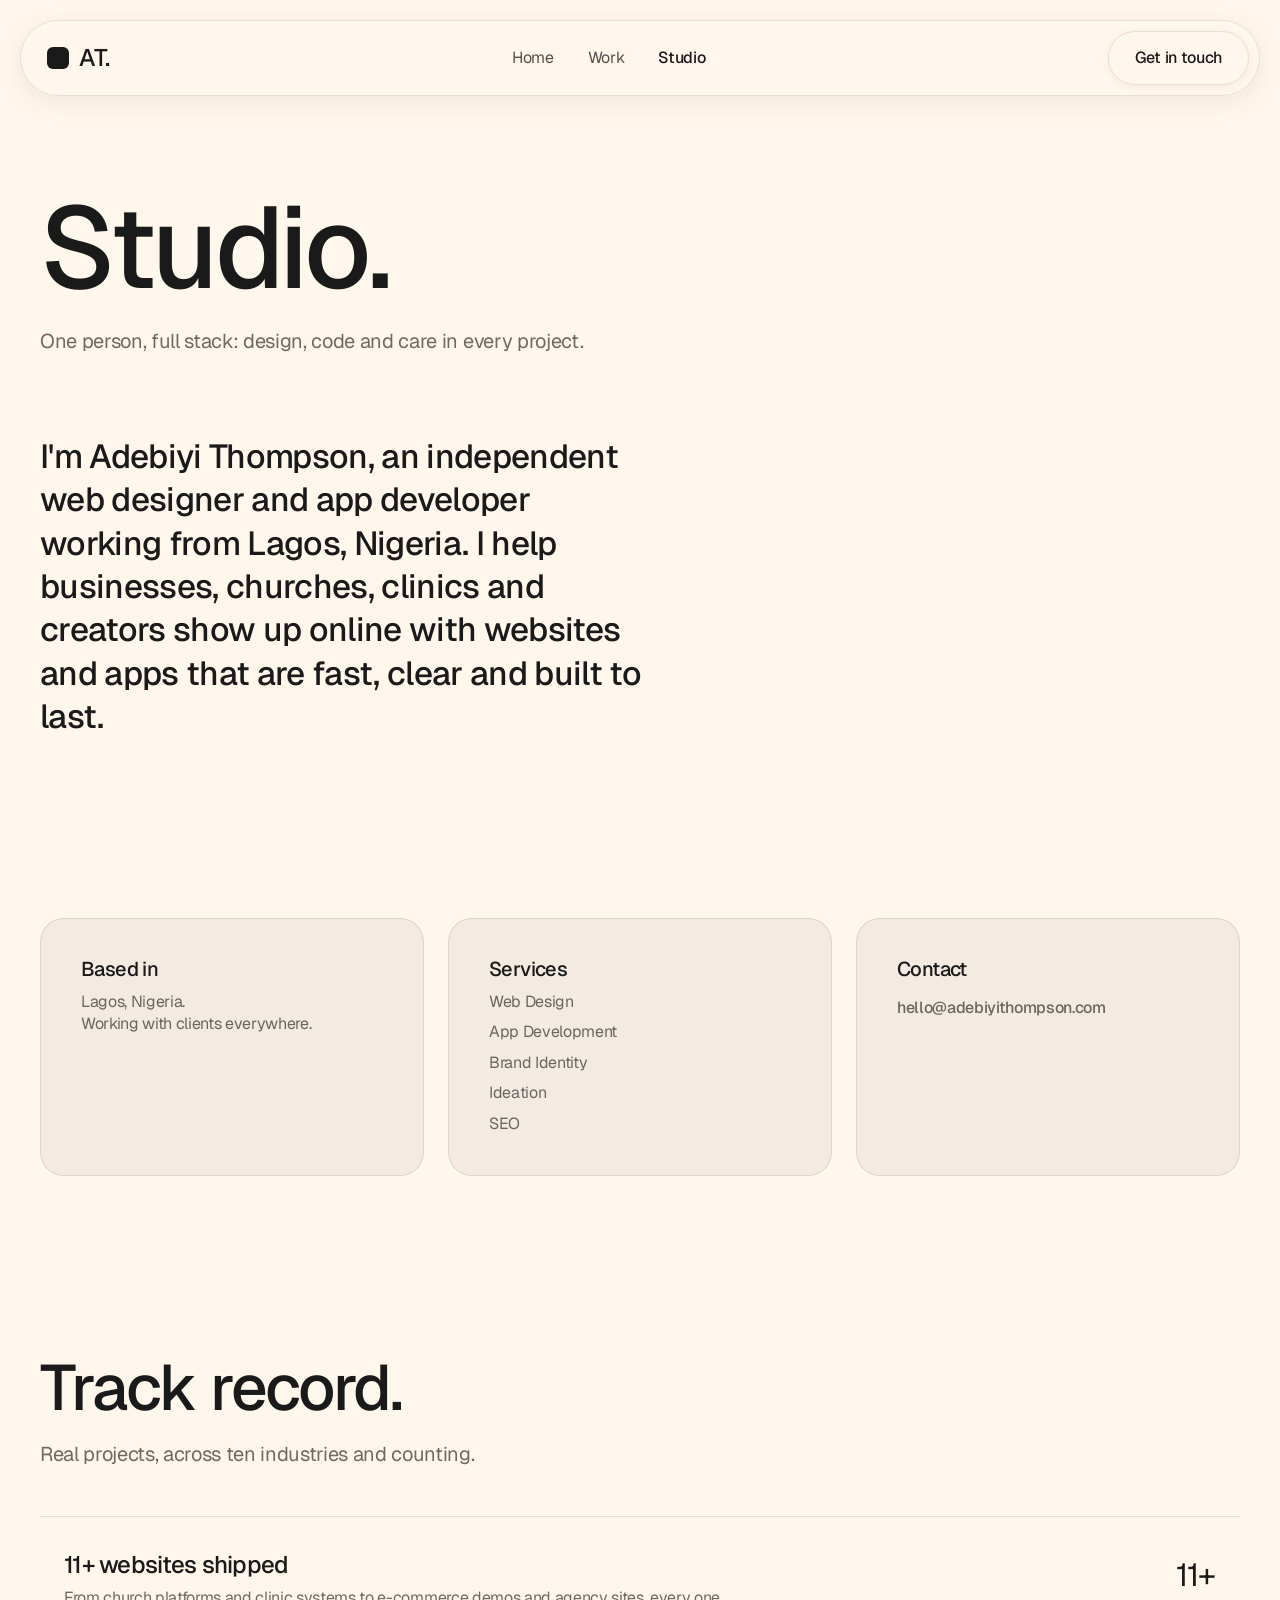
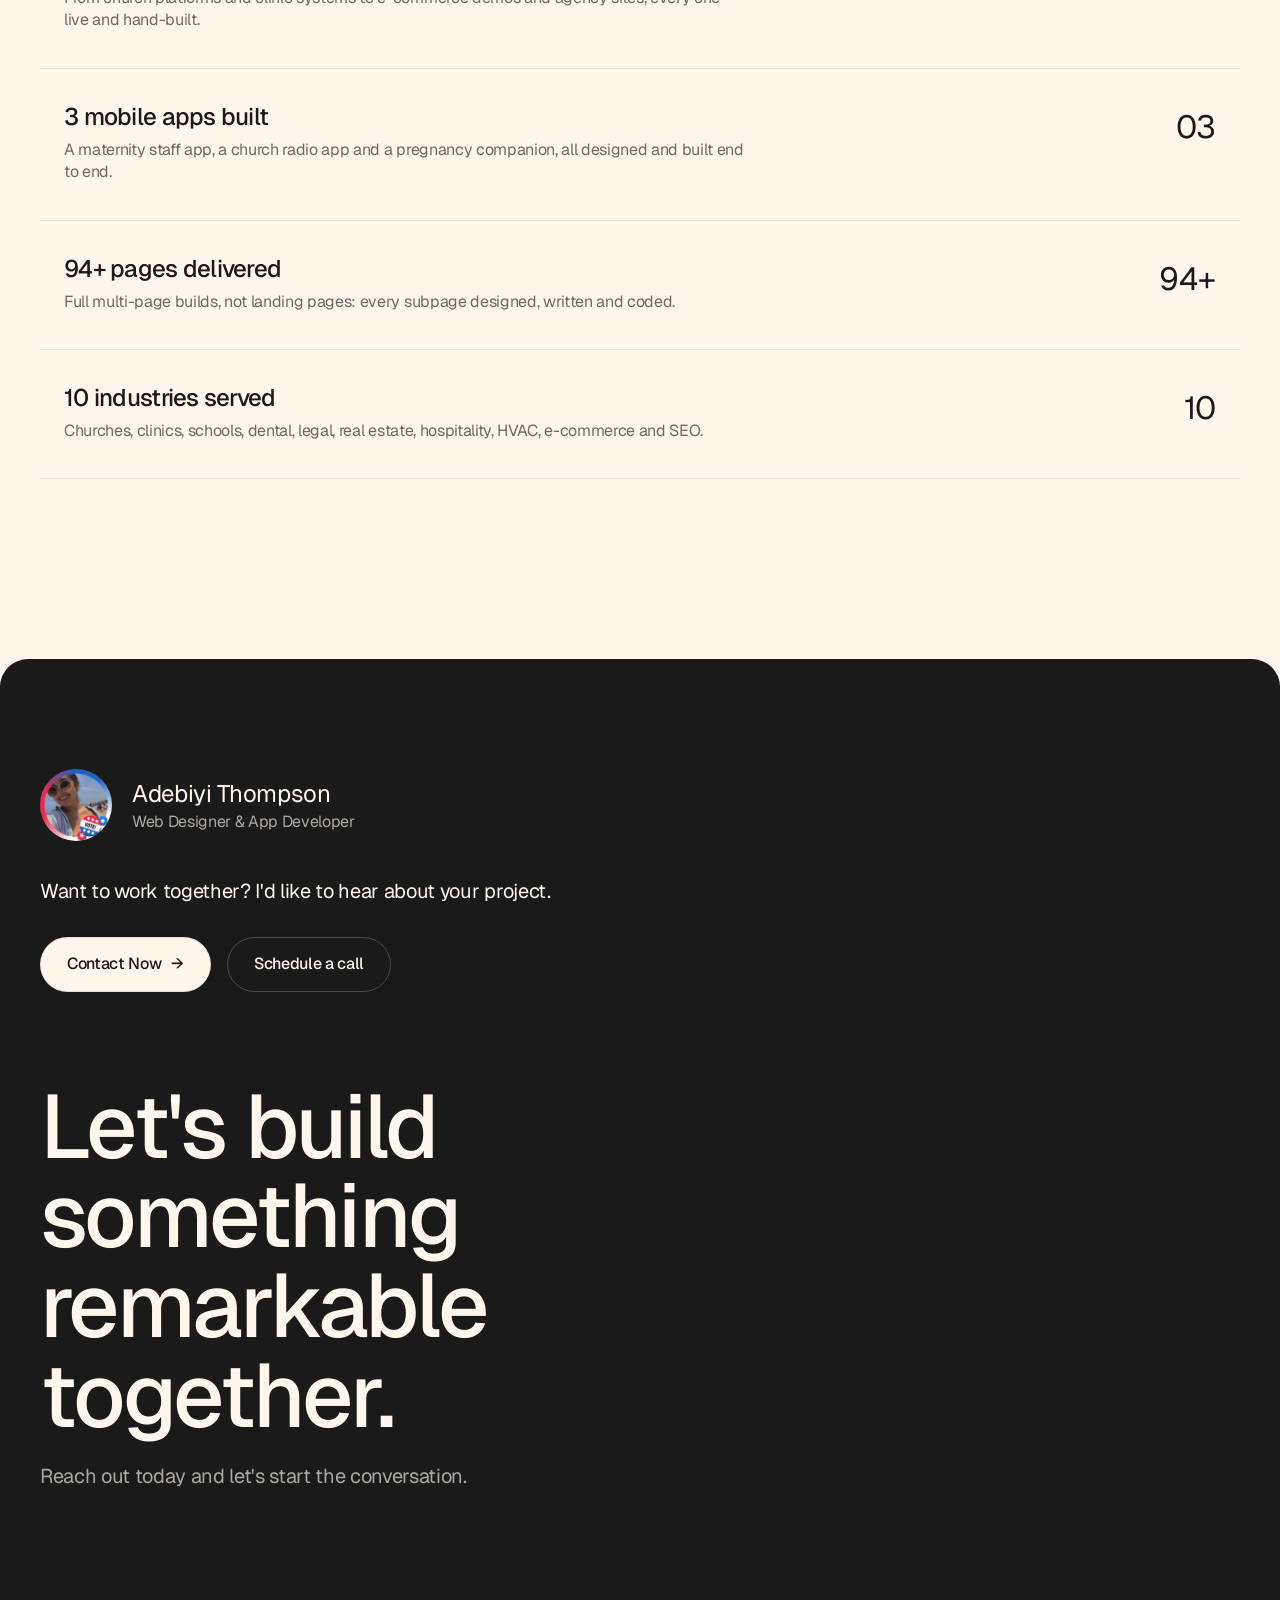
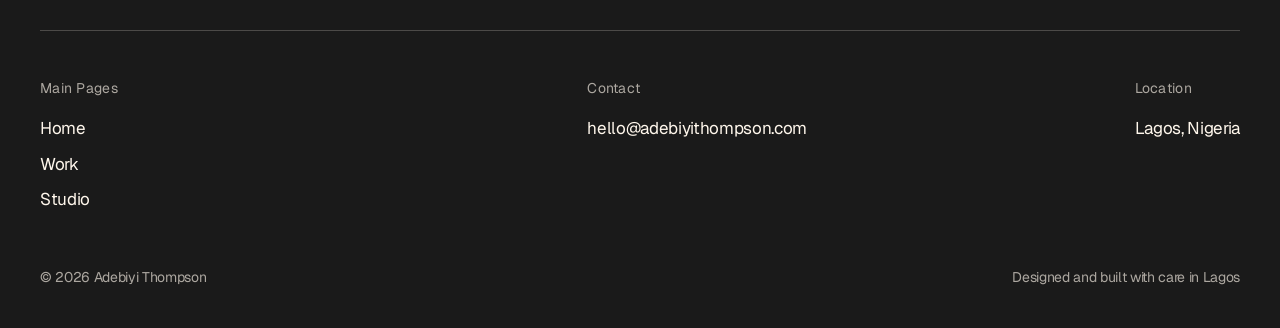
==== studio.html @ 194bc193 "Port new portfolio build: Sameera-style mobile-first redesign Replaces the cinematic single-page bui" ====
<!DOCTYPE html>
<html lang="en">
<head>
<meta charset="UTF-8">
<meta name="viewport" content="width=device-width, initial-scale=1.0">
<title>Studio: Adebiyi Thompson</title>
<meta name="description" content="About Adebiyi Thompson: independent web designer and app developer in Lagos, Nigeria.">
<link rel="preconnect" href="https://fonts.googleapis.com">
<link rel="preconnect" href="https://fonts.gstatic.com" crossorigin>
<link href="https://fonts.googleapis.com/css2?family=Geist:wght@100..900&display=swap" rel="stylesheet">
<link rel="stylesheet" href="assets/css/style.css">
<link rel="icon" href="assets/img/portrait.jpg">
</head>
<body>

<nav class="nav" aria-label="Main navigation">
  <a class="brand" href="index.html" aria-label="Adebiyi Thompson home"><span class="brand-mark"></span>AT.</a>
  <ul class="nav-links">
    <li><a href="index.html">Home</a></li>
    <li><a href="works.html">Work</a></li>
    <li><a href="studio.html" class="active">Studio</a></li>
  </ul>
  <a class="btn" href="mailto:hello@adebiyithompson.com">Get in touch</a>
  <button class="burger" id="burger" aria-label="Open menu" aria-expanded="false"><span></span><span></span><span></span></button>
</nav>
<div class="mobile-menu" id="mobileMenu">
  <a href="index.html">Home</a>
  <a href="works.html">Work</a>
  <a href="studio.html">Studio</a>
  <a class="btn" href="mailto:hello@adebiyithompson.com">Get in touch</a>
</div>

<header class="page-hero">
  <div class="wrap">
    <h1>Studio.</h1>
    <p class="sec-sub">One person, full stack: design, code and care in every project.</p>
  </div>
</header>

<section style="padding-top:40px" aria-label="Bio">
  <div class="wrap">
    <p class="bio-lead reveal">I'm Adebiyi Thompson, an independent web designer and app developer working from Lagos, Nigeria. I help businesses, churches, clinics and creators show up online with websites and apps that are fast, clear and built to last.</p>
  </div>
</section>

<section aria-label="Quick facts" style="padding-top:40px">
  <div class="wrap facts">
    <div class="card fact reveal">
      <h3>Based in</h3>
      <p>Lagos, Nigeria.<br>Working with clients everywhere.</p>
    </div>
    <div class="card fact reveal" data-delay="80">
      <h3>Services</h3>
      <ul><li>Web Design</li><li>App Development</li><li>Brand Identity</li><li>Ideation</li><li>SEO</li></ul>
    </div>
    <div class="card fact reveal" data-delay="160">
      <h3>Contact</h3>
      <p><a class="arch-link" href="mailto:hello@adebiyithompson.com">hello@adebiyithompson.com</a></p>
    </div>
  </div>
</section>

<section aria-label="Track record" style="padding-top:40px">
  <div class="wrap">
    <div class="reveal" style="margin-bottom:48px">
      <h2 class="sec-head" style="font-size:clamp(40px,5vw,64px)">Track record.</h2>
      <p class="sec-sub">Real projects, across ten industries and counting.</p>
    </div>
    <div class="reveal">
      <div class="prow"><div><h3>11+ websites shipped</h3><p>From church platforms and clinic systems to e-commerce demos and agency sites, every one live and hand-built.</p></div><span class="num">11+</span></div>
      <div class="prow"><div><h3>3 mobile apps built</h3><p>A maternity staff app, a church radio app and a pregnancy companion, all designed and built end to end.</p></div><span class="num">03</span></div>
      <div class="prow"><div><h3>94+ pages delivered</h3><p>Full multi-page builds, not landing pages: every subpage designed, written and coded.</p></div><span class="num">94+</span></div>
      <div class="prow"><div><h3>10 industries served</h3><p>Churches, clinics, schools, dental, legal, real estate, hospitality, HVAC, e-commerce and SEO.</p></div><span class="num">10</span></div>
    </div>
  </div>
</section>

<section class="cta-section" aria-label="Contact">
  <div class="cta">
    <div class="wrap">
      <div class="cta-top reveal">
        <img class="avatar" src="assets/img/portrait.jpg" alt="Adebiyi Thompson">
        <div><div class="cta-name">Adebiyi Thompson</div><div class="cta-role">Web Designer &amp; App Developer</div></div>
      </div>
      <p class="cta-pitch reveal">Want to work together? I'd like to hear about your project.</p>
      <div class="cta-btns reveal">
        <a class="btn btn-solid" href="mailto:hello@adebiyithompson.com">Contact Now <span>→</span></a>
        <a class="btn btn-outline" href="mailto:hello@adebiyithompson.com?subject=Schedule%20a%20call">Schedule a call</a>
      </div>
      <h2 class="reveal">Let's build something remarkable together.</h2>
      <p class="cta-sub reveal">Reach out today and let's start the conversation.</p>
    </div>
    <footer>
      <div class="wrap">
        <div class="foot-grid">
          <div><div class="foot-label">Main Pages</div><ul class="foot-links"><li><a href="index.html">Home</a></li><li><a href="works.html">Work</a></li><li><a href="studio.html">Studio</a></li></ul></div>
          <div><div class="foot-label">Contact</div><a class="foot-mail" href="mailto:hello@adebiyithompson.com">hello@adebiyithompson.com</a></div>
          <div><div class="foot-label">Location</div><p style="font-size:17px">Lagos, Nigeria</p></div>
        </div>
        <div class="foot-base"><span>© <span id="year">2026</span> Adebiyi Thompson</span><span>Designed and built with care in Lagos</span></div>
      </div>
    </footer>
  </div>
</section>

<script src="assets/js/main.js"></script>
</body>
</html>
---- assets/css/style.css ----
/* ============================================================
   Adebiyi Thompson - Portfolio
   Clean-room build. Design language studied from the Sameera
   Webflow template (warm cream, Geist type, pill nav, bento
   cards); all code below is original.
   ============================================================ */
:root{
  --bg:#FFF7EC;
  --card:#F3EBE1;
  --ink:#1A1A1A;
  --muted:rgba(26,26,26,.64);
  --line:rgba(26,26,26,.10);
  --dark:#1A1A1A;
  --cream:#FFF7EC;
  --cream-dim:rgba(255,247,236,.64);
  --line-dark:rgba(255,247,236,.22);
  --font:'Geist','Inter',system-ui,-apple-system,'Segoe UI',Roboto,sans-serif;
  --r-lg:24px; --r-pill:999px;
  --ease:cubic-bezier(.22,.61,.36,1);
}
*{margin:0;padding:0;box-sizing:border-box}
html{scroll-behavior:smooth}
html,body{overflow-x:clip}
body{
  font-family:var(--font);background:var(--bg);color:var(--ink);
  font-size:16px;line-height:1.4;letter-spacing:-.33px;
  -webkit-font-smoothing:antialiased;
}
img{max-width:100%;display:block}
a{color:inherit;text-decoration:none}
::selection{background:var(--ink);color:var(--cream)}

.wrap{max-width:1360px;margin:0 auto;padding:0 40px}
section{padding:140px 0}
h1,h2,h3{font-weight:500;letter-spacing:-.03em;line-height:1}
.sec-head{font-size:clamp(48px,7vw,96px);margin-bottom:20px}
.sec-sub{font-size:20px;color:var(--muted);max-width:52ch}

/* ---------- reveal animation ---------- */
.reveal{opacity:0;transform:translateY(28px);transition:opacity .8s var(--ease),transform .8s var(--ease)}
.reveal.in{opacity:1;transform:none}
@media(prefers-reduced-motion:reduce){
  .reveal{opacity:1;transform:none;transition:none}
  html{scroll-behavior:auto}
  .marquee-track{animation:none!important}
}

/* ---------- nav ---------- */
.nav{
  position:fixed;top:20px;left:20px;right:20px;z-index:100;
  display:flex;align-items:center;justify-content:space-between;gap:16px;
  background:rgba(255,247,236,.82);backdrop-filter:blur(16px);-webkit-backdrop-filter:blur(16px);
  border:1px solid var(--line);border-radius:var(--r-pill);
  padding:10px 10px 10px 26px;
  box-shadow:0 6px 28px rgba(26,26,26,.07);
}
.brand{display:flex;align-items:center;gap:10px;font-size:24px;font-weight:500;letter-spacing:-.02em}
.brand-mark{width:22px;height:22px;border-radius:6px;background:var(--ink);flex:none}
.nav-links{display:flex;gap:34px;list-style:none}
.nav-links a{font-size:16px;color:var(--ink);opacity:.75;transition:opacity .25s}
.nav-links a:hover{opacity:1}
.nav-links a.active{font-weight:500;opacity:1}
.btn{
  display:inline-flex;align-items:center;gap:10px;
  background:var(--bg);color:var(--ink);border:1px solid var(--line);
  border-radius:var(--r-pill);padding:15px 26px;font-size:16px;font-weight:500;
  font-family:var(--font);cursor:pointer;white-space:nowrap;
  box-shadow:0 2px 10px rgba(26,26,26,.06);
  transition:transform .3s var(--ease),box-shadow .3s var(--ease),background .3s;
}
.btn:hover{transform:translateY(-2px);box-shadow:0 8px 22px rgba(26,26,26,.12)}
.btn-solid{background:var(--cream);color:var(--ink)}
.btn-outline{background:transparent;color:var(--cream);border-color:var(--line-dark)}
.burger{display:none;background:none;border:0;cursor:pointer;padding:12px}
.burger span{display:block;width:26px;height:2px;background:var(--ink);margin:6px 0;border-radius:2px;transition:transform .3s var(--ease),opacity .3s}
.mobile-menu{display:none}

/* ---------- hero ---------- */
.hero{min-height:100svh;display:flex;align-items:center;padding:150px 0 70px}
.hero-grid{display:grid;grid-template-columns:1fr 380px;gap:48px;align-items:center;width:100%}
.hero h1{font-size:clamp(60px,9vw,128px)}
.hero h1 .amp{font-weight:400}
.hero-photo{
  border-radius:var(--r-lg);overflow:hidden;aspect-ratio:4/5;position:relative;
  background:linear-gradient(150deg,#2a2a2a,#101010 70%);
  display:flex;align-items:flex-end;justify-content:center;
}
.hero-photo::before{
  content:'';position:absolute;inset:0;
  background:
    radial-gradient(420px 300px at 80% 15%,rgba(255,247,236,.14),transparent 60%),
    radial-gradient(500px 380px at 15% 90%,rgba(255,247,236,.08),transparent 60%);
}
.hero-photo .mono{
  position:relative;font-size:150px;font-weight:500;color:var(--cream);opacity:.9;
  letter-spacing:-.05em;line-height:1;padding-bottom:40px;
}
.hero-intro{grid-column:2;text-align:right;font-size:20px;color:var(--ink);max-width:340px;justify-self:end}
/* load animation */
.hero h1,.hero-photo,.hero-intro{opacity:0;transform:translateY(34px);transition:opacity .9s var(--ease),transform .9s var(--ease)}
body.loaded .hero h1{opacity:1;transform:none;transition-delay:.05s}
body.loaded .hero-photo{opacity:1;transform:none;transition-delay:.18s}
body.loaded .hero-intro{opacity:1;transform:none;transition-delay:.32s}
@media(prefers-reduced-motion:reduce){
  .hero h1,.hero-photo,.hero-intro{opacity:1;transform:none;transition:none}
}

/* ---------- logo marquee ---------- */
.strip{padding:0 0 40px;overflow:hidden}
.marquee{overflow:hidden;-webkit-mask-image:linear-gradient(90deg,transparent,#000 8%,#000 92%,transparent);mask-image:linear-gradient(90deg,transparent,#000 8%,#000 92%,transparent)}
.marquee-track{display:flex;gap:16px;width:max-content;animation:marquee 32s linear infinite}
.marquee:hover .marquee-track{animation-play-state:paused}
@keyframes marquee{to{transform:translateX(-50%)}}
.logo-pill{
  border:1px solid var(--line);border-radius:var(--r-pill);padding:16px 30px;
  font-size:17px;font-weight:500;white-space:nowrap;color:var(--ink);background:transparent;
  display:flex;align-items:center;gap:10px;
}
.logo-pill i{width:8px;height:8px;border-radius:50%;background:var(--ink);opacity:.35;flex:none}

/* ---------- about bento ---------- */
.bento{display:grid;grid-template-columns:1.25fr 1fr 1fr;gap:24px}
.card{
  background:var(--card);border:1px solid var(--line);border-radius:var(--r-lg);
  padding:40px;transition:transform .35s var(--ease),box-shadow .35s var(--ease);
}
.card:hover{transform:translateY(-4px);box-shadow:0 14px 34px rgba(26,26,26,.10)}
.about-dark{
  grid-row:span 2;background:var(--dark);color:var(--cream);border:0;
  display:flex;flex-direction:column;justify-content:space-between;
  min-height:560px;position:relative;overflow:hidden;padding:48px;
}
.about-dark::after{
  content:'AT';position:absolute;right:-24px;bottom:-56px;font-size:270px;font-weight:500;
  letter-spacing:-.06em;color:rgba(255,247,236,.05);line-height:1;pointer-events:none;
}
.about-dark h2{font-size:clamp(48px,6vw,88px);color:var(--cream);position:relative;z-index:1}
.read-more{display:inline-flex;align-items:center;gap:12px;color:var(--cream);font-size:18px;position:relative;z-index:1}
.read-more .arr{transition:transform .3s var(--ease)}
.read-more:hover .arr{transform:translate(4px,4px)}
.about-name{font-size:40px;margin-bottom:16px}
.about-bio{color:var(--muted);font-size:16px}
.stat-num{font-size:48px;margin-bottom:10px}
.stat-label{font-size:16px;color:var(--muted)}

/* ---------- services ---------- */
.services-layout{display:grid;grid-template-columns:1fr 2fr;gap:60px;align-items:start}
.svc-grid{display:grid;grid-template-columns:1fr 1fr;gap:24px}
.svc-icon{width:40px;height:40px;margin-bottom:26px;color:var(--ink)}
.svc-icon svg{width:100%;height:100%}
.svc-title{font-size:32px;margin-bottom:14px}
.svc-desc{color:var(--muted);font-size:16px}
.svc-wide{grid-column:span 2}

/* ---------- apps ---------- */
.apps-grid{display:grid;grid-template-columns:repeat(3,1fr);gap:24px;margin-top:56px}
.app-card{display:flex;flex-direction:column}
.app-icon{
  width:64px;height:64px;border-radius:18px;background:var(--ink);color:var(--cream);
  display:flex;align-items:center;justify-content:center;margin-bottom:26px;flex:none;
}
.app-icon svg{width:30px;height:30px}
.app-name{font-size:32px;margin-bottom:14px}
.app-desc{color:var(--muted);font-size:16px;margin-bottom:22px;flex:1}
.stack{display:flex;flex-wrap:wrap;gap:8px}
.stack span{border:1px solid var(--line);border-radius:var(--r-pill);padding:7px 14px;font-size:13px;color:var(--ink)}

/* ---------- process rows ---------- */
.prow{
  display:grid;grid-template-columns:1fr auto;gap:32px;align-items:start;
  padding:36px 24px;border-top:1px solid var(--line);
}
.prow:last-child{border-bottom:1px solid var(--line)}
.prow h3{font-size:24px;margin-bottom:10px}
.prow p{color:var(--muted);max-width:62ch}
.prow .num{font-size:32px;color:var(--ink);white-space:nowrap}

/* ---------- work ---------- */
.work-head{display:flex;align-items:flex-end;justify-content:space-between;gap:24px;margin-bottom:48px}
.arrow-btn{
  width:72px;height:72px;flex:none;border-radius:50%;border:1px solid var(--line);
  background:transparent;color:var(--ink);font-size:26px;cursor:pointer;
  display:flex;align-items:center;justify-content:center;
  transition:background .3s,color .3s,transform .3s var(--ease);
}
.arrow-btn:hover{background:var(--ink);color:var(--cream);transform:translateX(4px)}
.carousel{display:flex;gap:24px;overflow-x:auto;scroll-snap-type:x mandatory;padding-bottom:12px;scrollbar-width:none}
.carousel::-webkit-scrollbar{display:none}
.work-card{flex:0 0 min(620px,84%);scroll-snap-align:start}
.work-visual{
  border-radius:var(--r-lg);aspect-ratio:4/3;position:relative;overflow:hidden;
  display:flex;align-items:center;justify-content:center;margin-bottom:20px;
  border:1px solid var(--line);
}
.work-visual .wi{font-size:120px;font-weight:500;letter-spacing:-.05em;color:rgba(255,247,236,.92)}
.work-visual .wt{position:absolute;left:24px;bottom:20px;font-size:14px;color:rgba(255,247,236,.85);border:1px solid rgba(255,247,236,.35);border-radius:var(--r-pill);padding:6px 14px}
.work-title{font-size:24px;margin-bottom:8px}
.work-desc{color:var(--muted);font-size:16px;max-width:52ch}
.work-card a{display:block}
.work-card a:hover .work-visual{transform:translateY(-4px)}
.work-visual{transition:transform .35s var(--ease)}
.center{margin-top:56px;display:flex;justify-content:center}

/* ---------- statement ---------- */
.statement{padding:120px 0}
.statement p{font-size:clamp(28px,3.4vw,40px);font-weight:500;text-align:center;max-width:960px;margin:0 auto;letter-spacing:-.02em;line-height:1.25}

/* ---------- CTA (dark) ---------- */
.cta-section{background:var(--bg);padding:0 0 0}
.cta{
  background:var(--dark);color:var(--cream);
  border-radius:28px 28px 0 0;padding:110px 0 0;margin-top:40px;
}
.cta-top{display:flex;align-items:center;gap:20px;margin-bottom:36px}
.avatar{width:72px;height:72px;border-radius:50%;object-fit:cover;flex:none;background:var(--card)}
.cta-name{font-size:24px}
.cta-role{color:var(--cream-dim);font-size:16px}
.cta-pitch{font-size:20px;max-width:56ch;margin-bottom:32px}
.cta-btns{display:flex;gap:16px;flex-wrap:wrap;margin-bottom:90px}
.cta h2{font-size:clamp(48px,7vw,96px);color:var(--cream);max-width:12ch}
.cta-sub{color:var(--cream-dim);font-size:20px;margin-top:22px}

/* ---------- footer ---------- */
footer{background:var(--dark);color:var(--cream);padding:70px 0 40px}
.foot-grid{
  display:grid;grid-template-columns:1fr 1fr auto;gap:48px;
  padding-top:48px;border-top:1px solid var(--line-dark);margin-top:70px;
}
.foot-label{color:var(--cream-dim);font-size:14px;margin-bottom:18px;letter-spacing:.02em}
.foot-links{list-style:none;display:flex;flex-direction:column;gap:12px}
.foot-links a{font-size:17px;color:var(--cream)}
.foot-links a:hover{text-decoration:underline;text-underline-offset:4px}
.foot-mail{font-size:17px;color:var(--cream)}
.foot-base{display:flex;justify-content:space-between;gap:16px;flex-wrap:wrap;margin-top:56px;color:var(--cream-dim);font-size:14px}

/* ---------- page hero (works/studio) ---------- */
.page-hero{padding:190px 0 40px}
.page-hero h1{font-size:clamp(60px,9vw,128px)}
.page-hero .sec-sub{margin-top:22px}

/* ---------- archive grid ---------- */
.arch-grid{display:grid;grid-template-columns:1fr 1fr;gap:24px}
.arch-card{background:var(--card);border:1px solid var(--line);border-radius:var(--r-lg);padding:36px;display:flex;flex-direction:column;gap:14px;transition:transform .35s var(--ease),box-shadow .35s var(--ease)}
.arch-card:hover{transform:translateY(-4px);box-shadow:0 14px 34px rgba(26,26,26,.10)}
.arch-top{display:flex;justify-content:space-between;align-items:center;gap:12px}
.arch-name{font-size:28px}
.tag{font-size:13px;border:1px solid var(--line);border-radius:var(--r-pill);padding:6px 14px;color:var(--muted);white-space:nowrap}
.arch-desc{color:var(--muted)}
.arch-link{font-weight:500;display:inline-flex;align-items:center;gap:8px;margin-top:6px}
.arch-link:hover{text-decoration:underline;text-underline-offset:4px}

/* ---------- studio ---------- */
.facts{display:grid;grid-template-columns:repeat(3,1fr);gap:24px}
.fact h3{font-size:20px;margin-bottom:12px}
.fact p,.fact li{color:var(--muted);font-size:16px}
.fact ul{list-style:none;display:flex;flex-direction:column;gap:8px}
.bio-lead{font-size:clamp(24px,2.6vw,34px);font-weight:500;letter-spacing:-.02em;line-height:1.3;max-width:28ch}

/* ---------- responsive ---------- */
@media(max-width:1024px){
  .hero-grid{grid-template-columns:1fr 300px}
  .bento{grid-template-columns:1fr 1fr}
  .about-dark{grid-row:span 2;min-height:480px}
  .apps-grid{grid-template-columns:1fr 1fr}
  .services-layout{grid-template-columns:1fr;gap:40px}
}
@media(max-width:768px){
  .wrap{padding:0 20px}
  section{padding:90px 0}
  .nav{top:12px;left:12px;right:12px;padding:8px 8px 8px 20px}
  .nav-links,.nav .btn{display:none}
  .burger{display:block}
  .mobile-menu{
    display:block;position:fixed;top:86px;left:12px;right:12px;z-index:99;
    background:var(--bg);border:1px solid var(--line);border-radius:24px;
    padding:12px;box-shadow:0 18px 44px rgba(26,26,26,.14);
    opacity:0;transform:translateY(-12px);pointer-events:none;
    transition:opacity .3s var(--ease),transform .3s var(--ease);
  }
  .mobile-menu.open{opacity:1;transform:none;pointer-events:auto}
  .mobile-menu a{display:block;padding:16px 18px;font-size:20px;font-weight:500;border-radius:14px}
  .mobile-menu a:hover{background:var(--card)}
  .mobile-menu .btn{display:inline-flex;margin:8px 12px 12px}
  .burger.open span:nth-child(1){transform:translateY(8px) rotate(45deg)}
  .burger.open span:nth-child(2){opacity:0}
  .burger.open span:nth-child(3){transform:translateY(-8px) rotate(-45deg)}
  .hero{padding-top:130px;min-height:100svh}
  .hero-grid{grid-template-columns:1fr;text-align:center;gap:36px}
  .hero-intro{grid-column:1;text-align:center;justify-self:center}
  .hero-photo{max-width:420px;margin:0 auto;width:100%}
  .bento{grid-template-columns:1fr}
  .about-dark{grid-row:auto;min-height:420px;padding:36px}
  .sec-head-row{text-align:right}
  .services-layout{grid-template-columns:1fr}
  .svc-grid{grid-template-columns:1fr}
  .svc-wide{grid-column:auto}
  .apps-grid{grid-template-columns:1fr}
  .prow{grid-template-columns:1fr;gap:12px}
  .work-card{flex-basis:86%}
  .arch-grid{grid-template-columns:1fr}
  .facts{grid-template-columns:1fr}
  .cta{padding:80px 0 0;border-radius:22px 22px 0 0}
  .foot-grid{grid-template-columns:1fr 1fr}
  .statement{padding:90px 0}
}
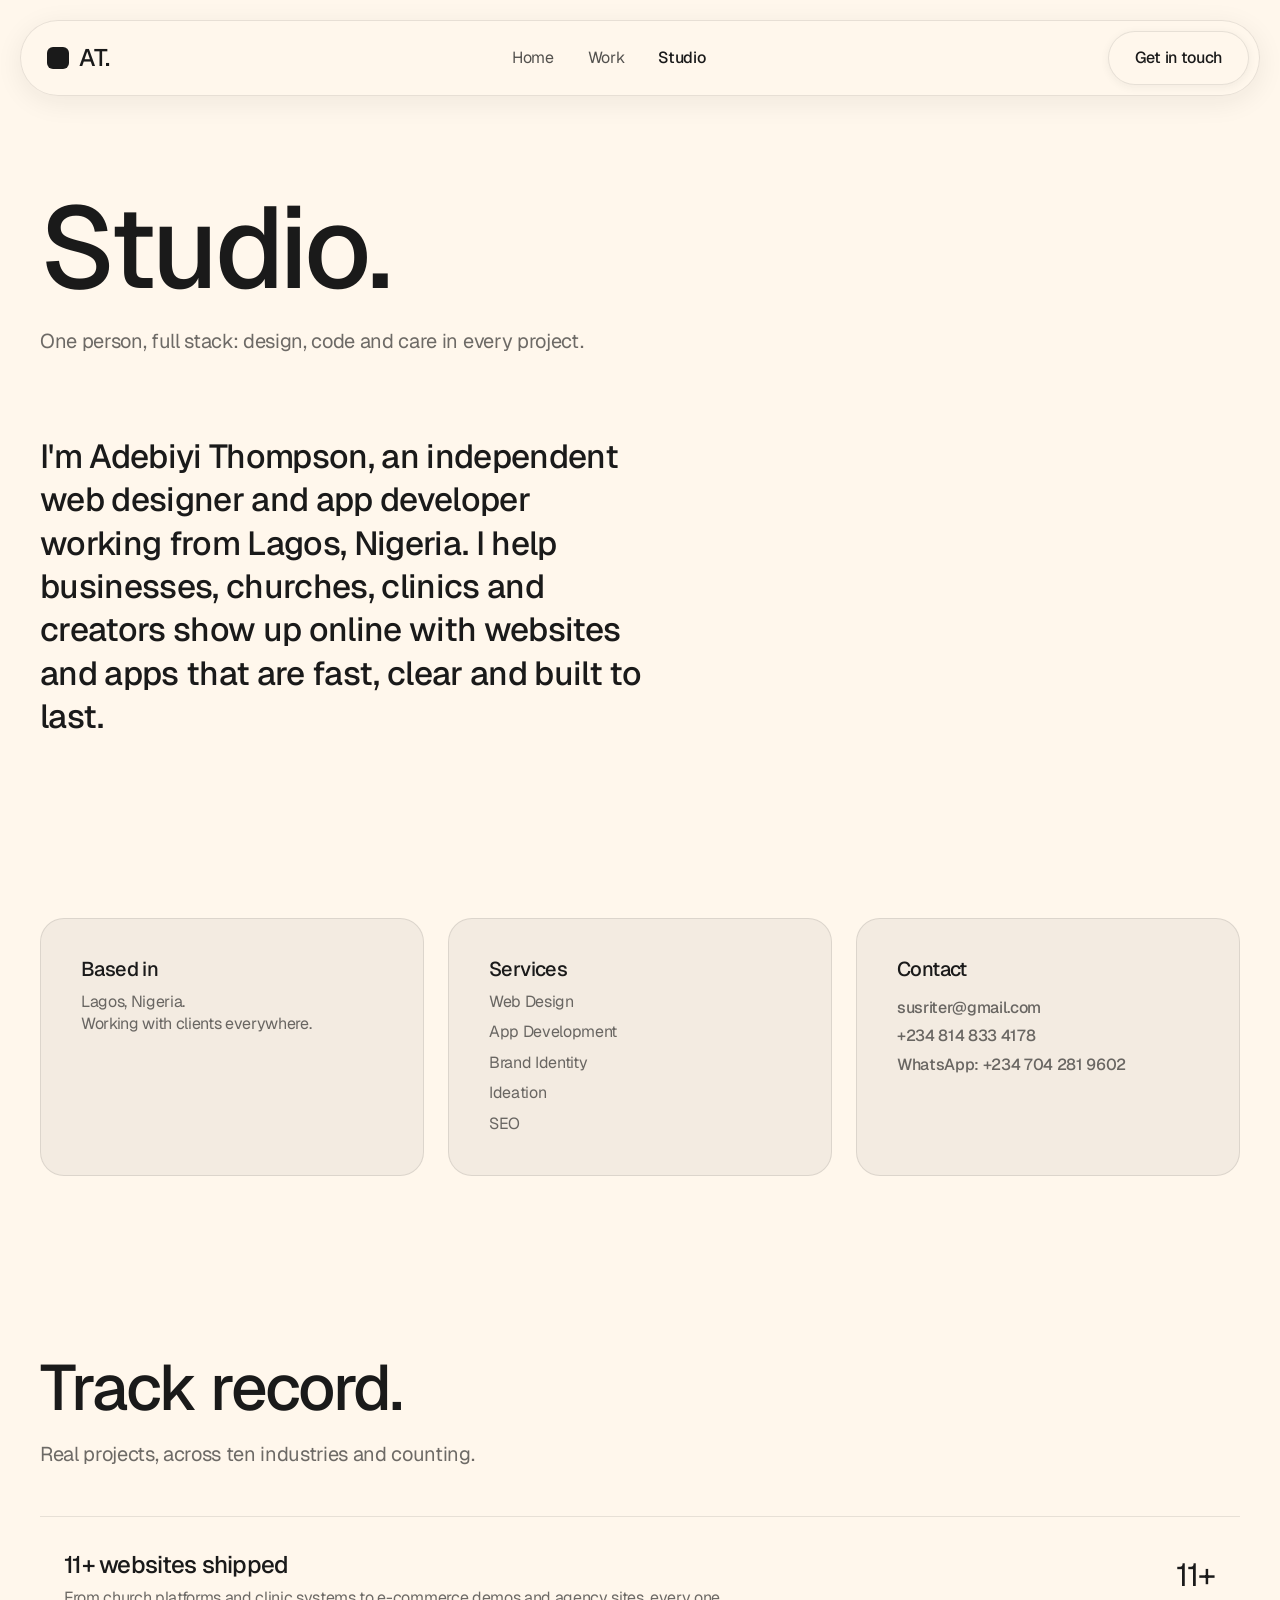
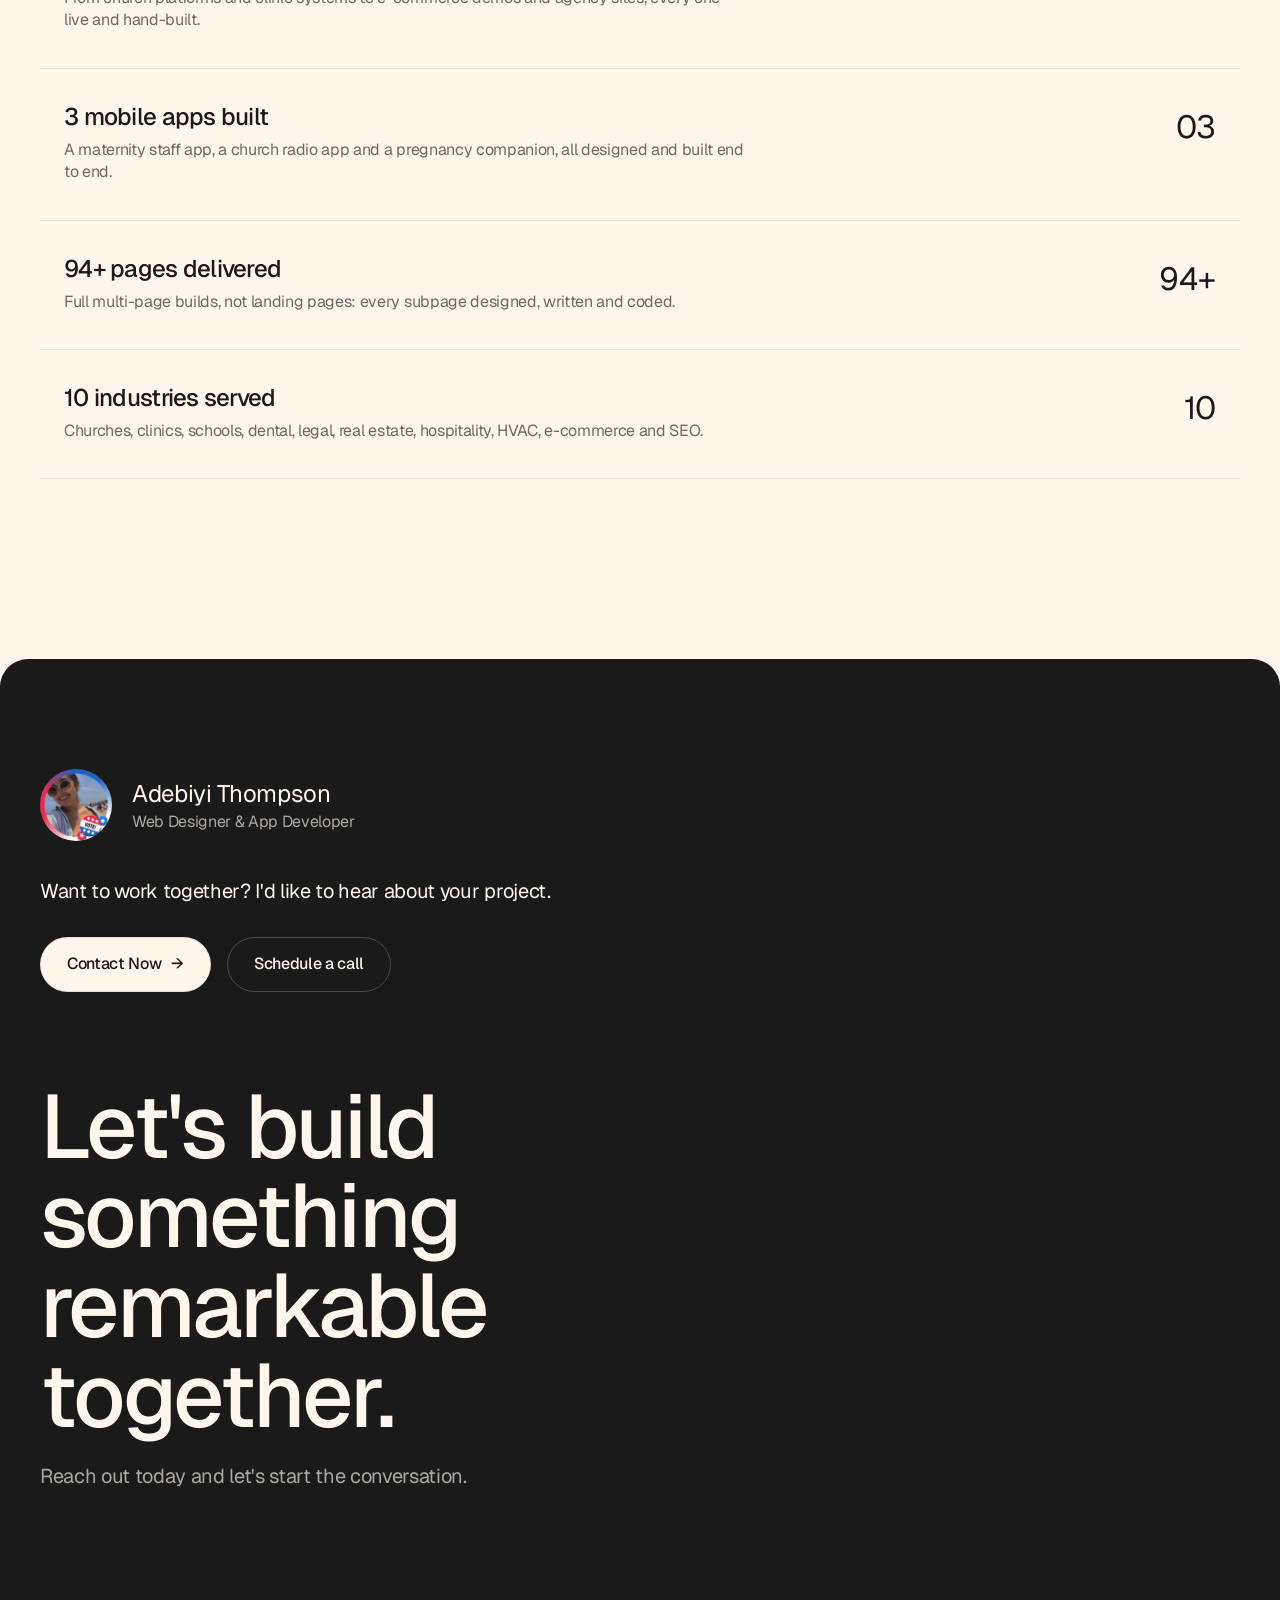
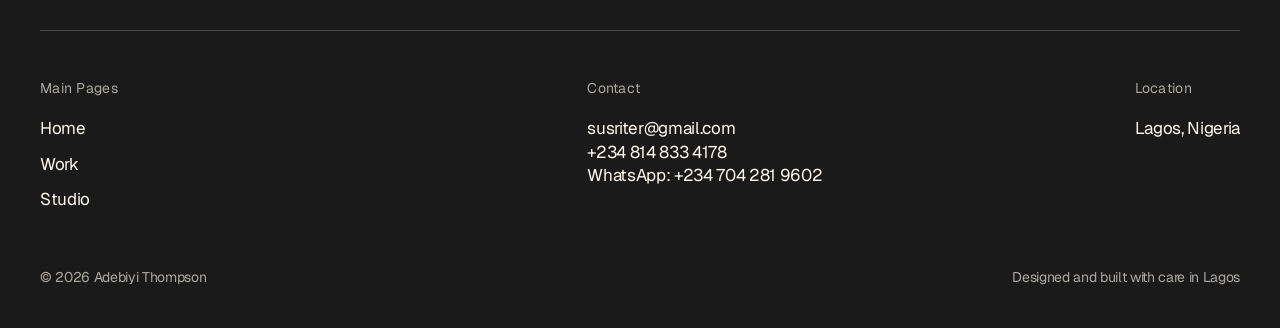
==== commit b0fc66b3: "Real contact details: email, phone, WhatsApp" ====
--- a/studio.html
+++ b/studio.html
@@ -20,14 +20,14 @@
     <li><a href="works.html">Work</a></li>
     <li><a href="studio.html" class="active">Studio</a></li>
   </ul>
-  <a class="btn" href="mailto:hello@adebiyithompson.com">Get in touch</a>
+  <a class="btn" href="mailto:susriter@gmail.com">Get in touch</a>
   <button class="burger" id="burger" aria-label="Open menu" aria-expanded="false"><span></span><span></span><span></span></button>
 </nav>
 <div class="mobile-menu" id="mobileMenu">
   <a href="index.html">Home</a>
   <a href="works.html">Work</a>
   <a href="studio.html">Studio</a>
-  <a class="btn" href="mailto:hello@adebiyithompson.com">Get in touch</a>
+  <a class="btn" href="mailto:susriter@gmail.com">Get in touch</a>
 </div>
 
 <header class="page-hero">
@@ -55,7 +55,9 @@
     </div>
     <div class="card fact reveal" data-delay="160">
       <h3>Contact</h3>
-      <p><a class="arch-link" href="mailto:hello@adebiyithompson.com">hello@adebiyithompson.com</a></p>
+      <p><a class="arch-link" href="mailto:susriter@gmail.com">susriter@gmail.com</a></p>
+      <p><a class="arch-link" href="tel:+2348148334178">+234 814 833 4178</a></p>
+      <p><a class="arch-link" href="https://wa.me/2347042819602" target="_blank" rel="noopener">WhatsApp: +234 704 281 9602</a></p>
     </div>
   </div>
 </section>
@@ -84,8 +86,8 @@
       </div>
       <p class="cta-pitch reveal">Want to work together? I'd like to hear about your project.</p>
       <div class="cta-btns reveal">
-        <a class="btn btn-solid" href="mailto:hello@adebiyithompson.com">Contact Now <span>→</span></a>
-        <a class="btn btn-outline" href="mailto:hello@adebiyithompson.com?subject=Schedule%20a%20call">Schedule a call</a>
+        <a class="btn btn-solid" href="mailto:susriter@gmail.com">Contact Now <span>→</span></a>
+        <a class="btn btn-outline" href="mailto:susriter@gmail.com?subject=Schedule%20a%20call">Schedule a call</a>
       </div>
       <h2 class="reveal">Let's build something remarkable together.</h2>
       <p class="cta-sub reveal">Reach out today and let's start the conversation.</p>
@@ -94,7 +96,7 @@
       <div class="wrap">
         <div class="foot-grid">
           <div><div class="foot-label">Main Pages</div><ul class="foot-links"><li><a href="index.html">Home</a></li><li><a href="works.html">Work</a></li><li><a href="studio.html">Studio</a></li></ul></div>
-          <div><div class="foot-label">Contact</div><a class="foot-mail" href="mailto:hello@adebiyithompson.com">hello@adebiyithompson.com</a></div>
+          <div><div class="foot-label">Contact</div><a class="foot-mail" href="mailto:susriter@gmail.com">susriter@gmail.com</a><br><a class="foot-mail" href="tel:+2348148334178">+234 814 833 4178</a><br><a class="foot-mail" href="https://wa.me/2347042819602" target="_blank" rel="noopener">WhatsApp: +234 704 281 9602</a></div>
           <div><div class="foot-label">Location</div><p style="font-size:17px">Lagos, Nigeria</p></div>
         </div>
         <div class="foot-base"><span>© <span id="year">2026</span> Adebiyi Thompson</span><span>Designed and built with care in Lagos</span></div>
--- a/assets/css/style.css
+++ b/assets/css/style.css
@@ -80,6 +80,7 @@
 .hero-grid{display:grid;grid-template-columns:1fr 380px;gap:48px;align-items:center;width:100%}
 .hero h1{font-size:clamp(60px,9vw,128px)}
 .hero h1 .amp{font-weight:400}
+.hero-photo img{width:100%;height:100%;object-fit:cover;display:block}
 .hero-photo{
   border-radius:var(--r-lg);overflow:hidden;aspect-ratio:4/5;position:relative;
   background:linear-gradient(150deg,#2a2a2a,#101010 70%);
@@ -130,10 +131,8 @@
   display:flex;flex-direction:column;justify-content:space-between;
   min-height:560px;position:relative;overflow:hidden;padding:48px;
 }
-.about-dark::after{
-  content:'AT';position:absolute;right:-24px;bottom:-56px;font-size:270px;font-weight:500;
-  letter-spacing:-.06em;color:rgba(255,247,236,.05);line-height:1;pointer-events:none;
-}
+.about-photo{position:absolute;inset:0;width:100%;height:100%;object-fit:cover;opacity:.35}
+.about-dark h2,.about-dark .read-more{position:relative;z-index:1}
 .about-dark h2{font-size:clamp(48px,6vw,88px);color:var(--cream);position:relative;z-index:1}
 .read-more{display:inline-flex;align-items:center;gap:12px;color:var(--cream);font-size:18px;position:relative;z-index:1}
 .read-more .arr{transition:transform .3s var(--ease)}
@@ -187,6 +186,8 @@
 .carousel{display:flex;gap:24px;overflow-x:auto;scroll-snap-type:x mandatory;padding-bottom:12px;scrollbar-width:none}
 .carousel::-webkit-scrollbar{display:none}
 .work-card{flex:0 0 min(620px,84%);scroll-snap-align:start}
+.work-grid{display:grid;grid-template-columns:repeat(3,1fr);gap:24px;margin-top:56px}
+.work-grid .work-card{flex:none;scroll-snap-align:none}
 .work-visual{
   border-radius:var(--r-lg);aspect-ratio:4/3;position:relative;overflow:hidden;
   display:flex;align-items:center;justify-content:center;margin-bottom:20px;
@@ -199,6 +200,7 @@
 .work-card a{display:block}
 .work-card a:hover .work-visual{transform:translateY(-4px)}
 .work-visual{transition:transform .35s var(--ease)}
+.work-visual img{width:100%;height:100%;object-fit:cover;display:block}
 .center{margin-top:56px;display:flex;justify-content:center}
 
 /* ---------- statement ---------- */
@@ -261,6 +263,7 @@
   .hero-grid{grid-template-columns:1fr 300px}
   .bento{grid-template-columns:1fr 1fr}
   .about-dark{grid-row:span 2;min-height:480px}
+  .work-grid{grid-template-columns:1fr 1fr}
   .apps-grid{grid-template-columns:1fr 1fr}
   .services-layout{grid-template-columns:1fr;gap:40px}
 }
@@ -296,6 +299,7 @@
   .svc-wide{grid-column:auto}
   .apps-grid{grid-template-columns:1fr}
   .prow{grid-template-columns:1fr;gap:12px}
+  .work-grid{grid-template-columns:1fr}
   .work-card{flex-basis:86%}
   .arch-grid{grid-template-columns:1fr}
   .facts{grid-template-columns:1fr}
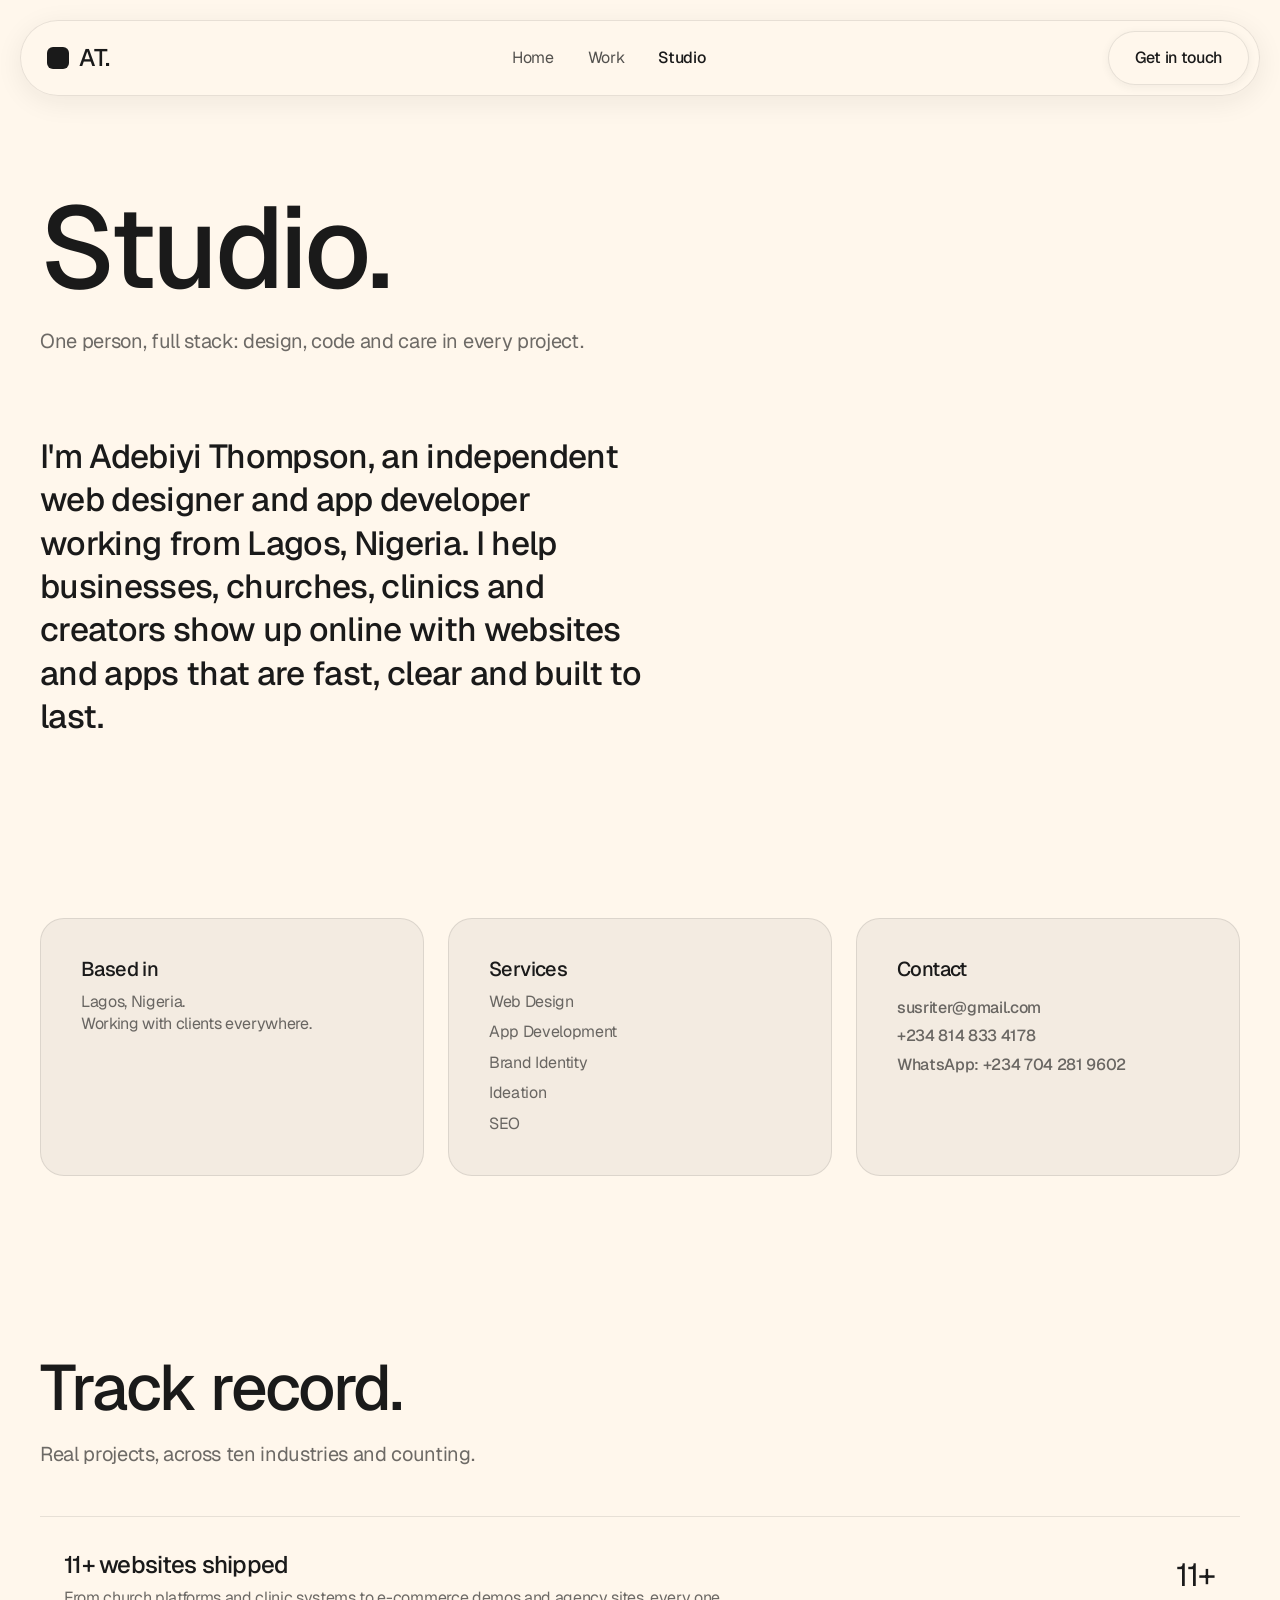
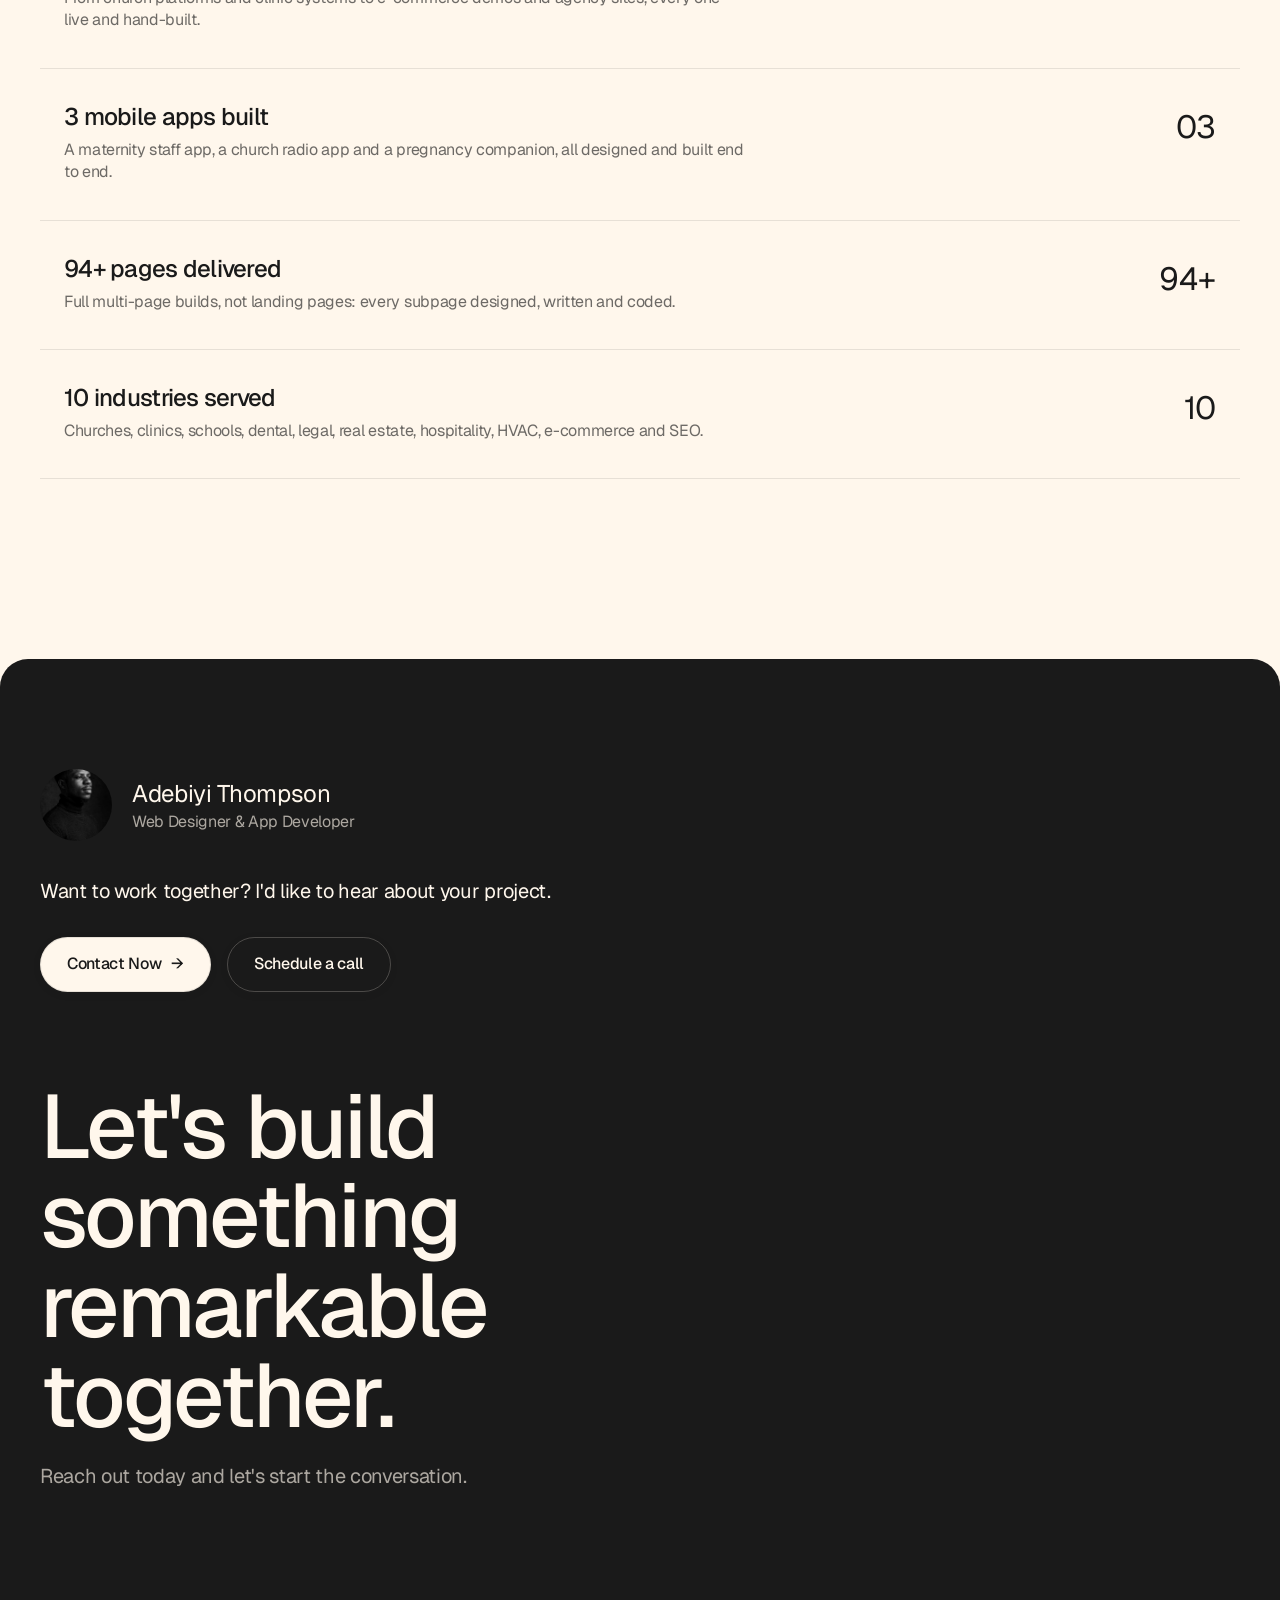
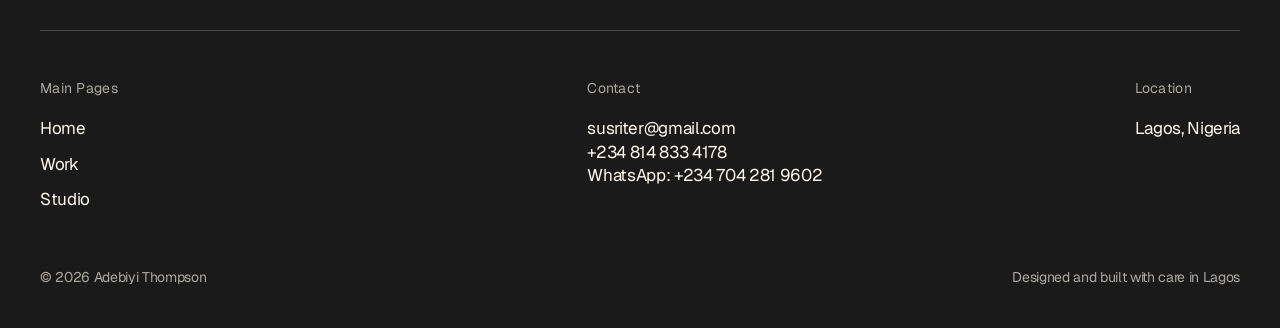
==== commit f9f39c33: "Grayscale portraits: new hero image, avatar and favicon use generated portrait" ====
--- a/studio.html
+++ b/studio.html
@@ -9,7 +9,7 @@
 <link rel="preconnect" href="https://fonts.gstatic.com" crossorigin>
 <link href="https://fonts.googleapis.com/css2?family=Geist:wght@100..900&display=swap" rel="stylesheet">
 <link rel="stylesheet" href="assets/css/style.css">
-<link rel="icon" href="assets/img/portrait.jpg">
+<link rel="icon" href="assets/img/about-portrait.jpg">
 </head>
 <body>
 
@@ -81,7 +81,7 @@
   <div class="cta">
     <div class="wrap">
       <div class="cta-top reveal">
-        <img class="avatar" src="assets/img/portrait.jpg" alt="Adebiyi Thompson">
+        <img class="avatar" src="assets/img/about-portrait.jpg" alt="Adebiyi Thompson">
         <div><div class="cta-name">Adebiyi Thompson</div><div class="cta-role">Web Designer &amp; App Developer</div></div>
       </div>
       <p class="cta-pitch reveal">Want to work together? I'd like to hear about your project.</p>
